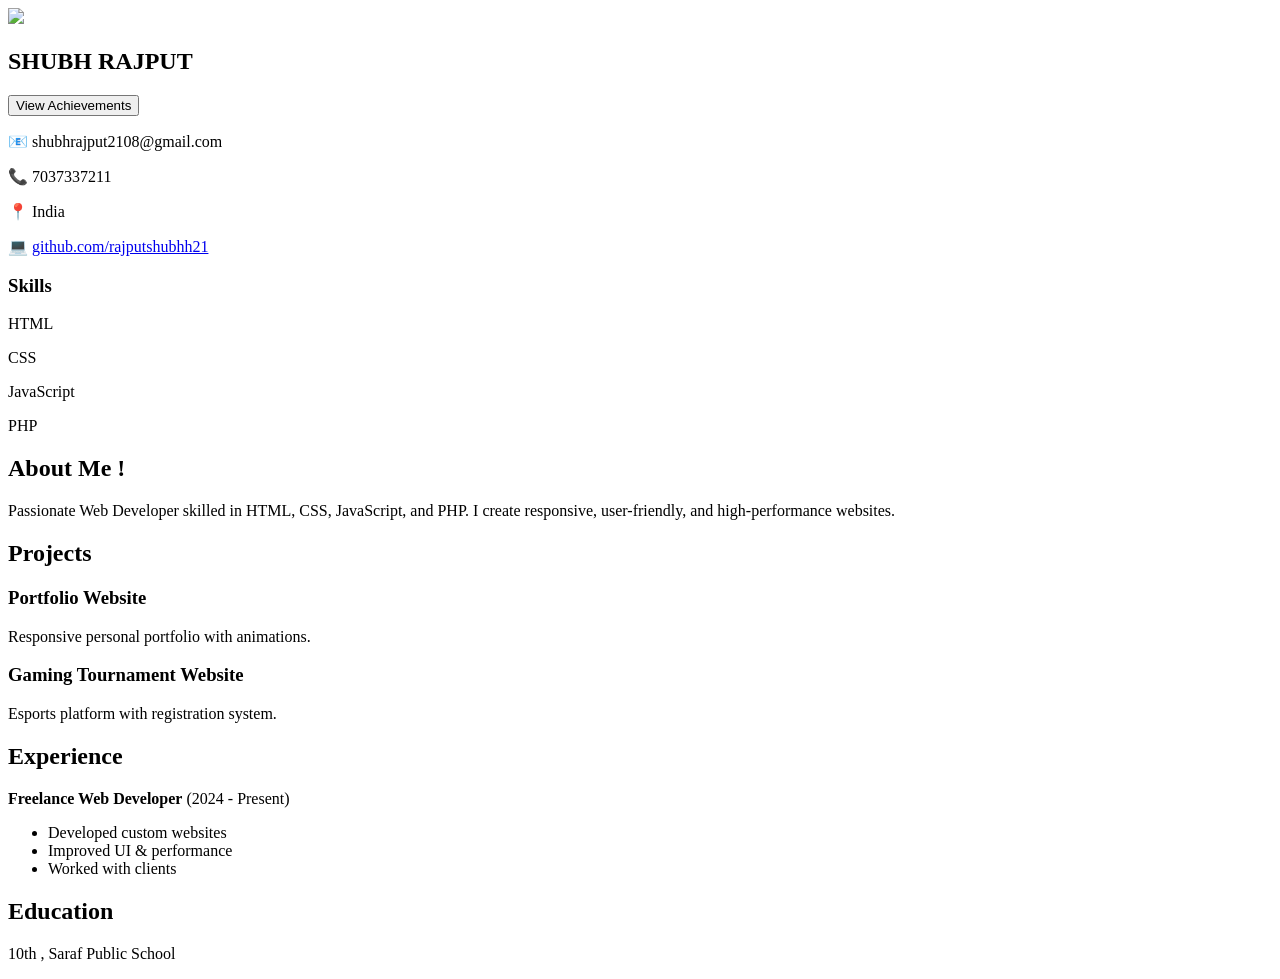
==== index.html @ 6b0b3ff8 "Add files via upload" ====
<!DOCTYPE html>
<html lang="en">
<head>
<meta charset="UTF-8">
<meta name="viewport" content="width=device-width, initial-scale=1.0">
<title>Shubh Rajput </title>

<link href="https://fonts.googleapis.com/css2?family=Poppins:wght@300;500;700&display=swap" rel="stylesheet">
<link rel="stylesheet" href="style.css">
</head>

<body>

    
<!-- SIDEBAR -->
 


<div class="sidebar">
    <img src="shubhrajput.jpeg" class="profile-img">

    <h2 class="name">SHUBH <span>RAJPUT</span></h2>
    <p class="typing"></p>
   
    <div class="btn-center">
    <a href="achievements.html">
        <button class="btn">View Achievements</button>
    </a>
</div>

    <div class="contact">
        <p>📧 shubhrajput2108@gmail.com</p>
        <p>📞 7037337211</p>
        <p>📍 India</p>
        <p>💻 <a href="https://github.com/rajputshubhh21"> github.com/rajputshubhh21</a></p>
    </div>

    <h3>Skills</h3>
    <div class="skill"><p>HTML</p><div class="bar"><span style="width:90%"></span></div></div>
    <div class="skill"><p>CSS</p><div class="bar"><span style="width:85%"></span></div></div>
    <div class="skill"><p>JavaScript</p><div class="bar"><span style="width:80%"></span></div></div>
    <div class="skill"><p>PHP</p><div class="bar"><span style="width:75%"></span></div></div>

</div>

<!-- MAIN -->
<div class="main">

<section class="card">
    <h2>About Me !</h2>
    <p>
        Passionate Web Developer skilled in HTML, CSS, JavaScript, and PHP.
        I create responsive, user-friendly, and high-performance websites.
    </p>
</section>

<section class="card">
    <h2>Projects</h2>

    <div class="timeline">
        <div class="item">
            <h3>Portfolio Website</h3>
            <p>Responsive personal portfolio with animations.</p>
        </div>

        <div class="item">
            <h3>Gaming Tournament Website</h3>
            <p>Esports platform with registration system.</p>
        </div>

</section>

<section class="card">
    <h2>Experience</h2>
    <p><b>Freelance Web Developer</b> (2024 - Present)</p>
    <ul>
        <li>Developed custom websites</li>
        <li>Improved UI & performance</li>
        <li>Worked with clients</li>
    </ul>
</section>

<section class="card">
    <h2>Education</h2>
    <p>10th , Saraf Public School </p>
    

</section>

</div>

<script src="script.js"></script>
</body>
</html>
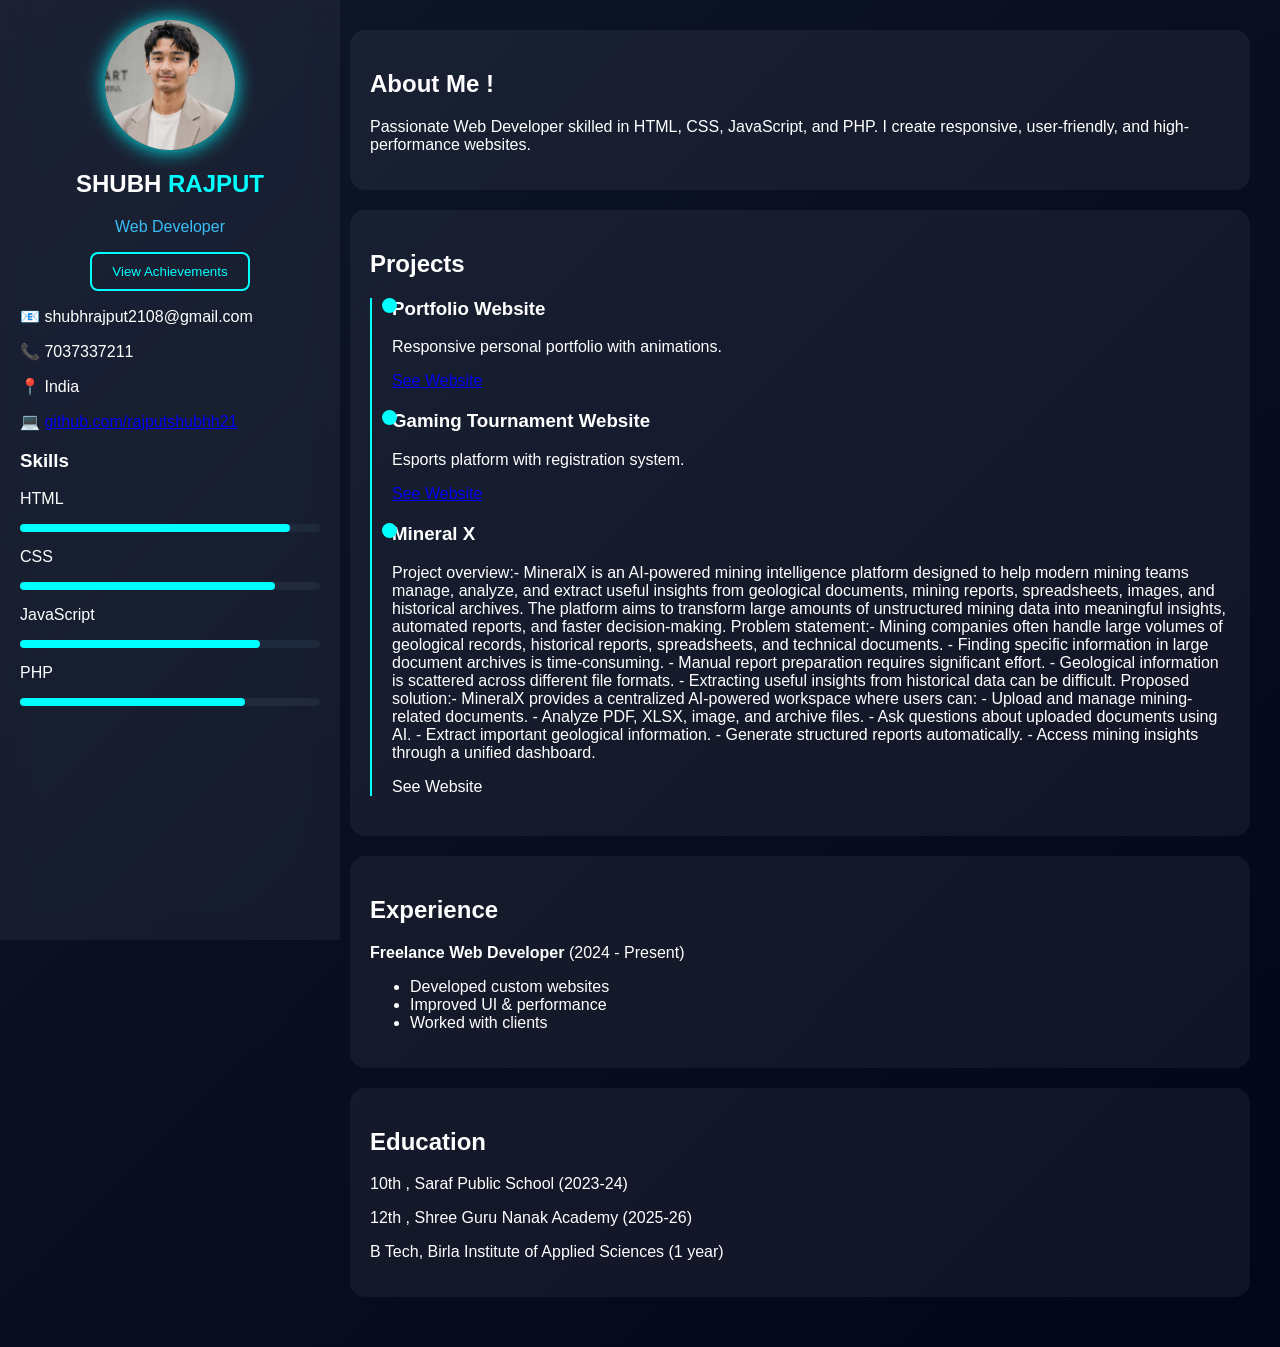
==== commit cc62c1eb: "Update index.html with new projects and education info Added project details and links for Mineral X" ====
--- a/index.html
+++ b/index.html
@@ -61,11 +61,41 @@
         <div class="item">
             <h3>Portfolio Website</h3>
             <p>Responsive personal portfolio with animations.</p>
+               <a href="https://rajputshubhh21.github.io/Shubh-Rajput/">See Website</a>
+            
         </div>
 
         <div class="item">
             <h3>Gaming Tournament Website</h3>
             <p>Esports platform with registration system.</p>
+            <a href="https://rajputshubhh21.github.io/White-Eagles-Quintessents-/">See Website</a>
+        </div>
+
+                <div class="item">
+            <h3>Mineral X</h3>
+                    <p>Project overview:-
+MineralX is an AI-powered mining intelligence platform designed to help modern mining teams manage, analyze, and extract useful insights from geological documents, mining reports, spreadsheets, images, and historical archives.
+
+The platform aims to transform large amounts of unstructured mining data into meaningful insights, automated reports, and faster decision-making.
+
+ Problem statement:-
+Mining companies often handle large volumes of geological records, historical reports, spreadsheets, and technical documents.
+- Finding specific information in large document archives is time-consuming.
+- Manual report preparation requires significant effort.
+- Geological information is scattered across different file formats.
+- Extracting useful insights from historical data can be difficult.
+
+ Proposed solution:-
+MineralX provides a centralized AI-powered workspace where users can:
+- Upload and manage mining-related documents.
+- Analyze PDF, XLSX, image, and archive files.
+- Ask questions about uploaded documents using AI.
+- Extract important geological information.
+- Generate structured reports automatically.
+- Access mining insights through a unified dashboard.
+                
+            </p>
+            <a https://mineralxs.netlify.app/">See Website</a>
         </div>
 
 </section>
@@ -80,9 +110,14 @@
     </ul>
 </section>
 
+    
+    
+
 <section class="card">
     <h2>Education</h2>
-    <p>10th , Saraf Public School </p>
+    <p>10th , Saraf Public School (2023-24)</p>
+    <p>12th , Shree Guru Nanak Academy (2025-26) </p>
+    <p>B Tech, Birla Institute of Applied Sciences (1 year)</p>
     
 
 </section>
@@ -91,4 +126,4 @@
 
 <script src="script.js"></script>
 </body>
-</html>+</html>
--- a/style.css
+++ b/style.css
@@ -0,0 +1,171 @@
+body {
+    margin: 0;
+    font-family: 'Poppins', sans-serif;
+    background: linear-gradient(135deg,#0f172a,#020617);
+    color: white;
+}
+
+/* SIDEBAR */
+.sidebar {
+    width: 300px;
+    height: 100vh;
+    position: fixed;
+    padding: 20px;
+    background: rgba(255,255,255,0.05);
+    backdrop-filter: blur(15px);
+}
+.sidebar {
+       
+    overflow-y: auto;       /* enable vertical scroll */
+    position: fixed;        /* keep sidebar fixed */
+
+}
+
+/* PROFILE */
+.profile-img {
+    width: 130px;
+    border-radius: 50%;
+    display: block;
+    margin: auto;
+    animation: float 3s ease-in-out infinite;
+    box-shadow: 0 0 20px cyan;
+}
+
+@keyframes float {
+    0% {transform: translateY(0);}
+    50% {transform: translateY(-15px);}
+    100% {transform: translateY(0);}
+}
+
+.name {
+    text-align: center;
+}
+
+.name span {
+    color: cyan;
+}
+
+/* TYPING */
+.typing {
+    text-align: center;
+    color: #38bdf8;
+}
+
+/* SKILLS */
+.bar {
+    height: 8px;
+    background: #1e293b;
+    border-radius: 10px;
+}
+
+.bar span {
+    display: block;
+    height: 100%;
+    background: cyan;
+    border-radius: 10px;
+}
+
+/* MAIN */
+.main {
+    margin-left: 320px;
+    padding: 30px;
+}
+
+/* CARD */
+.card {
+    background: rgba(255,255,255,0.05);
+    padding: 20px;
+    margin-bottom: 20px;
+    border-radius: 15px;
+    transition: 0.3s;
+}
+
+.card:hover {
+    transform: translateY(-10px);
+    box-shadow: 0 0 20px cyan;
+}
+
+/* TIMELINE */
+.timeline {
+    border-left: 2px solid cyan;
+    padding-left: 20px;
+}
+
+.item {
+    margin-bottom: 20px;
+    position: relative;
+}
+
+.item::before {
+    content: '';
+    position: absolute;
+    left: -10px;
+    width: 15px;
+    height: 15px;
+    background: cyan;
+    border-radius: 50%;
+}
+
+/* RESPONSIVE */
+@media(max-width:768px){
+    .sidebar{
+        position: relative;
+        width: 100%;
+        height: auto;
+    }
+
+    .main{
+        margin-left: 0;
+    }
+}
+
+/*Achivement button*/
+
+/* CENTER BUTTON UNDER TEXT */
+.btn-center {
+    display: flex;
+    justify-content: center;
+    margin-top: 15px;
+}
+
+/* BUTTON STYLE */
+.btn {
+    padding: 10px 20px;
+    border: 2px solid cyan;
+    background: transparent;
+    color: cyan;
+    cursor: pointer;
+    border-radius: 8px;
+    transition: 0.3s;
+}
+
+.btn:hover {
+    background: cyan;
+    color: black;
+    box-shadow: 0 0 20px cyan;
+    transform: scale(1.05);
+}
+
+/* ===== CUSTOM SCROLLBAR (CHROME, EDGE, SAFARI) ===== */
+.sidebar::-webkit-scrollbar {
+    width: 8px;
+}
+
+.sidebar::-webkit-scrollbar-track {
+    background: rgba(255,255,255,0.05);
+    border-radius: 10px;
+}
+
+.sidebar::-webkit-scrollbar-thumb {
+    background: linear-gradient(180deg, cyan, #38bdf8);
+    border-radius: 10px;
+    box-shadow: 0 0 10px cyan;
+    transition: 0.3s;
+}
+
+/* HOVER EFFECT */
+.sidebar::-webkit-scrollbar-thumb:hover {
+    background: linear-gradient(180deg, #00ffff, #0ea5e9);
+    box-shadow: 0 0 20px cyan;
+}
+
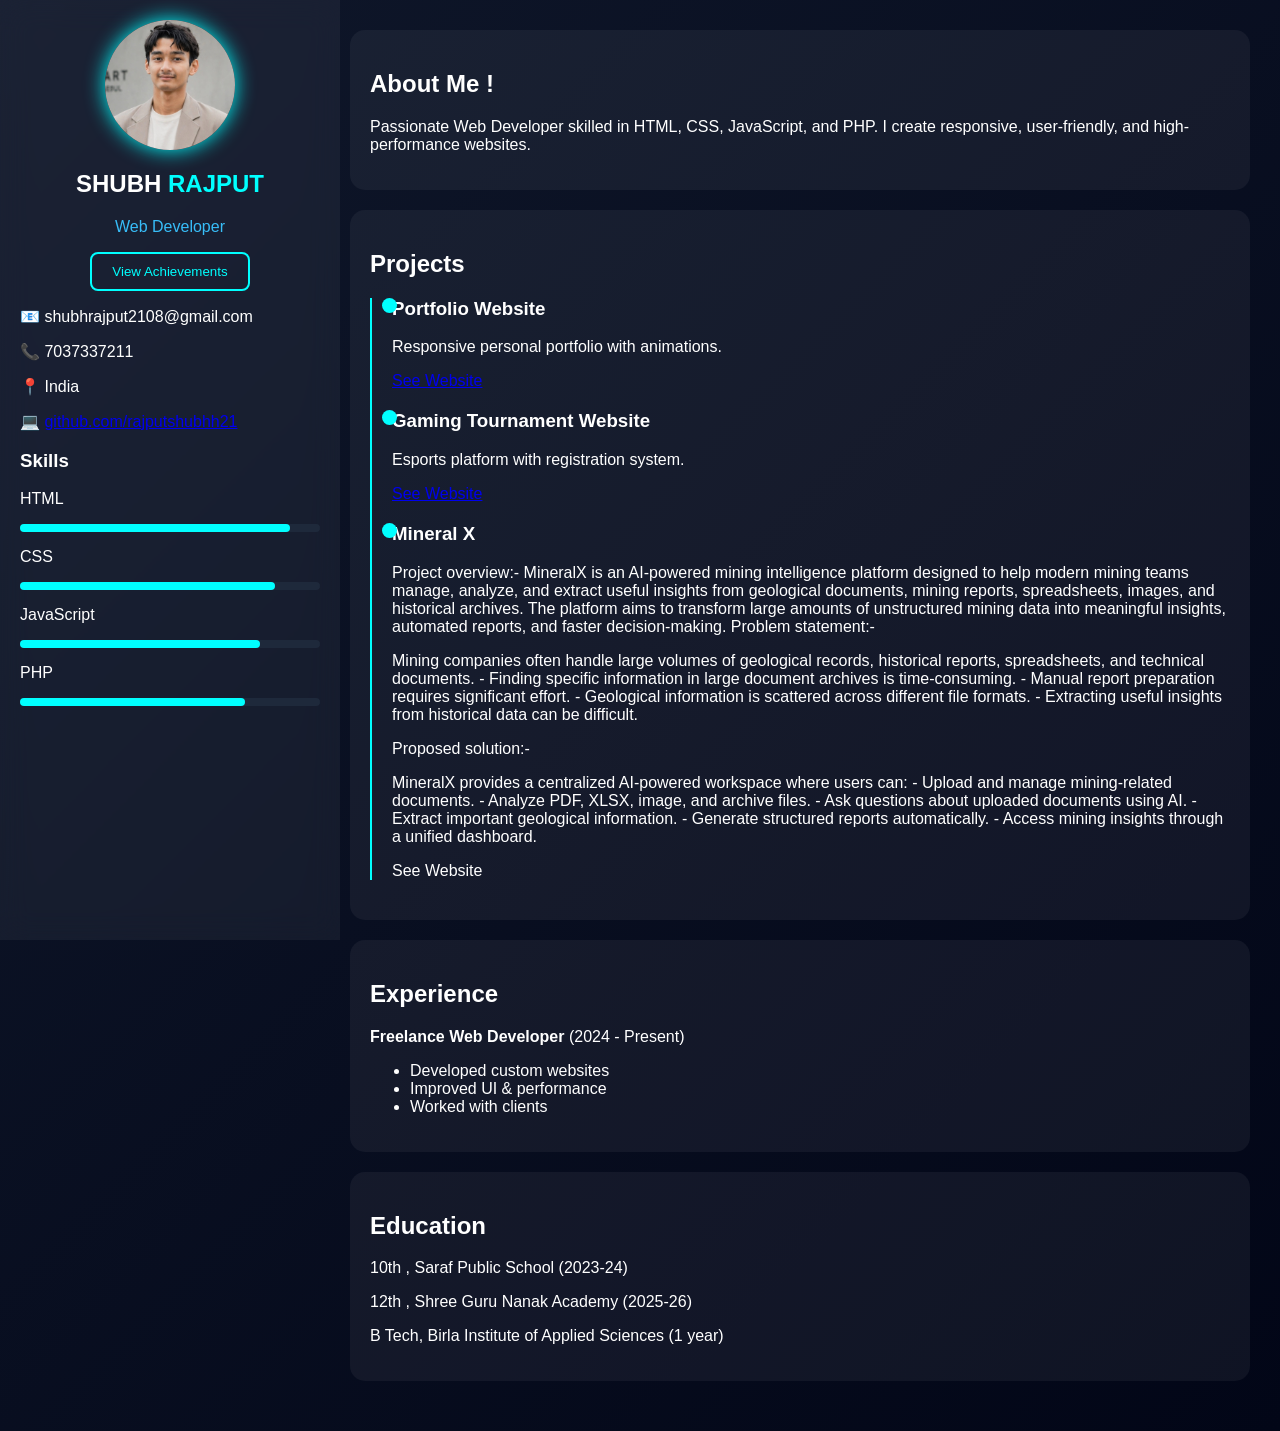
==== commit 3fcfe10a: "Update index.html" ====
--- a/index.html
+++ b/index.html
@@ -78,14 +78,16 @@
 
 The platform aims to transform large amounts of unstructured mining data into meaningful insights, automated reports, and faster decision-making.
 
- Problem statement:-
+ Problem statement:-</p>
+                    <p>
 Mining companies often handle large volumes of geological records, historical reports, spreadsheets, and technical documents.
 - Finding specific information in large document archives is time-consuming.
 - Manual report preparation requires significant effort.
 - Geological information is scattered across different file formats.
-- Extracting useful insights from historical data can be difficult.
+- Extracting useful insights from historical data can be difficult.</p> 
 
- Proposed solution:-
+<p>Proposed solution:-</p>
+                    <p>
 MineralX provides a centralized AI-powered workspace where users can:
 - Upload and manage mining-related documents.
 - Analyze PDF, XLSX, image, and archive files.
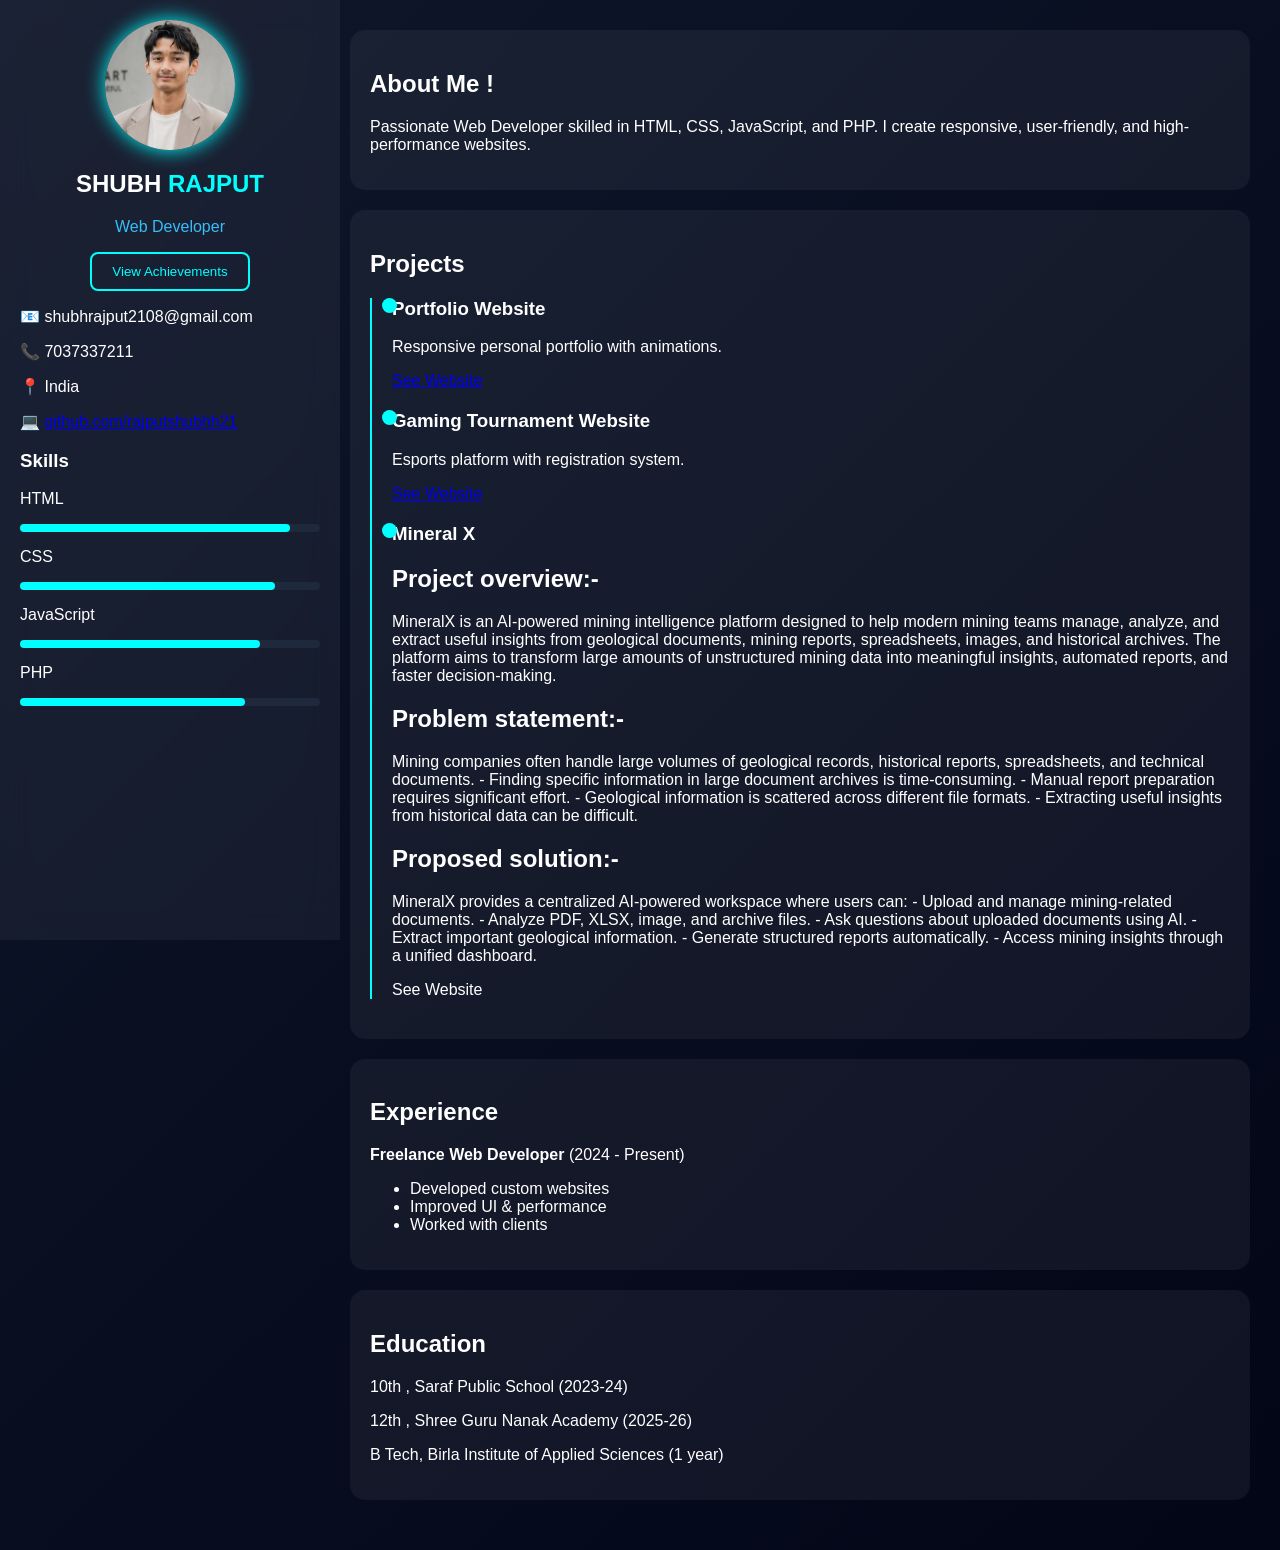
==== commit 3d99a23a: "Update index.html" ====
--- a/index.html
+++ b/index.html
@@ -73,12 +73,13 @@
 
                 <div class="item">
             <h3>Mineral X</h3>
-                    <p>Project overview:-
+                    <p> <h2>Project overview:-</h2></p>
+                    <p>
 MineralX is an AI-powered mining intelligence platform designed to help modern mining teams manage, analyze, and extract useful insights from geological documents, mining reports, spreadsheets, images, and historical archives.
 
 The platform aims to transform large amounts of unstructured mining data into meaningful insights, automated reports, and faster decision-making.
 
- Problem statement:-</p>
+<h2> Problem statement:-</h2></p>
                     <p>
 Mining companies often handle large volumes of geological records, historical reports, spreadsheets, and technical documents.
 - Finding specific information in large document archives is time-consuming.
@@ -86,7 +87,7 @@
 - Geological information is scattered across different file formats.
 - Extracting useful insights from historical data can be difficult.</p> 
 
-<p>Proposed solution:-</p>
+<p><h2>Proposed solution:-</h2></p>
                     <p>
 MineralX provides a centralized AI-powered workspace where users can:
 - Upload and manage mining-related documents.
